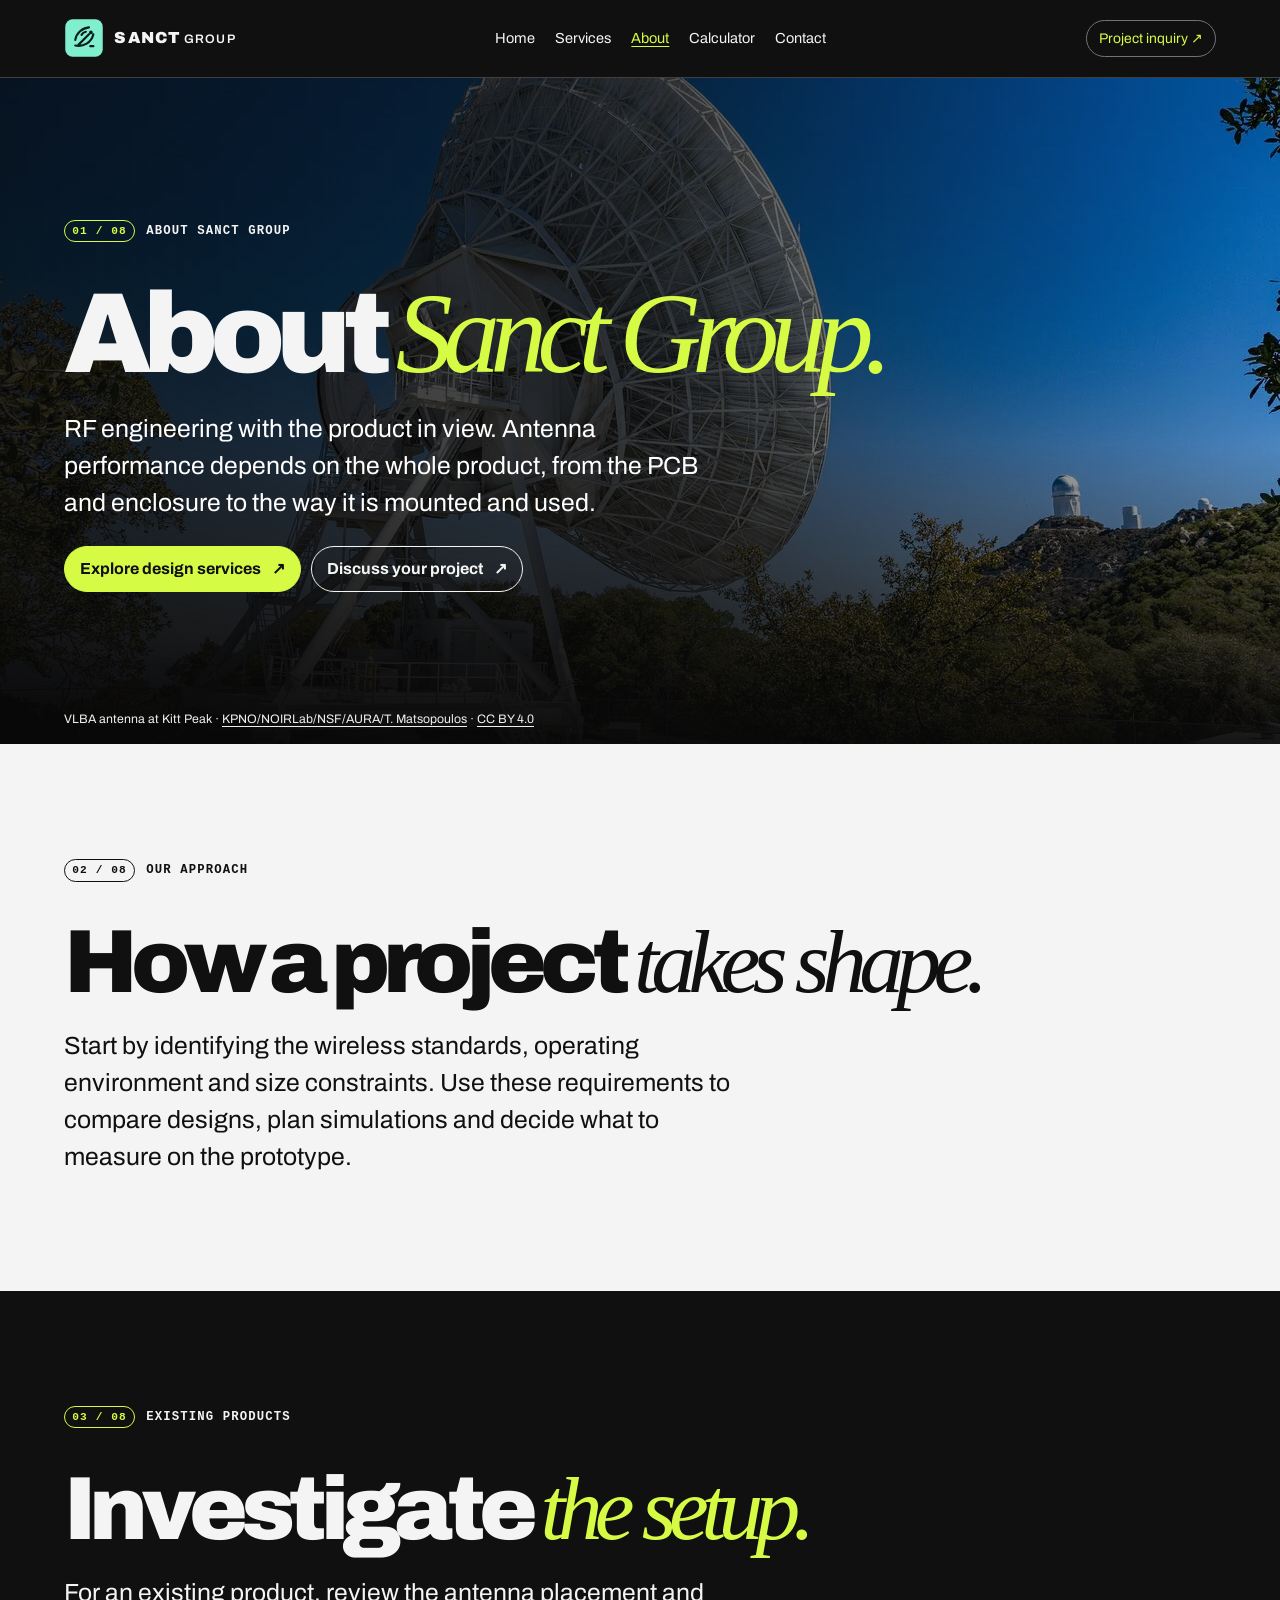
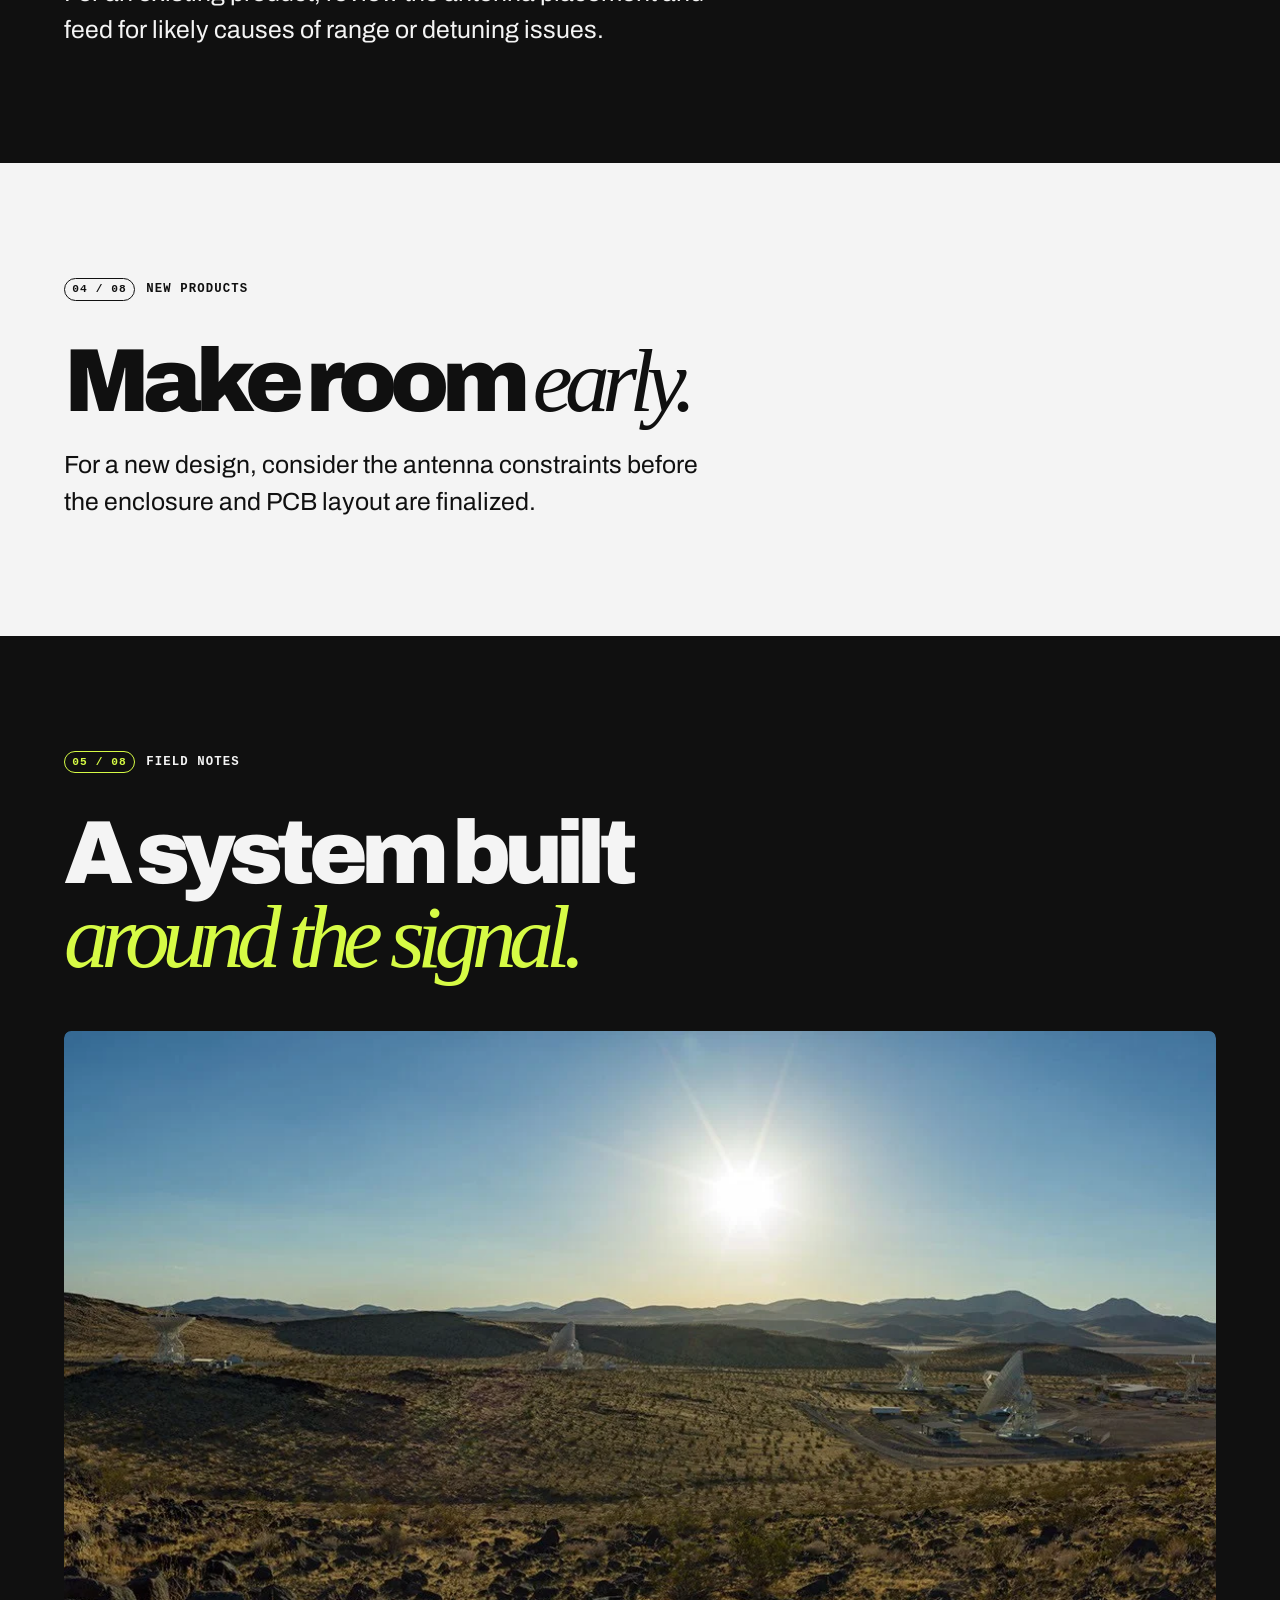
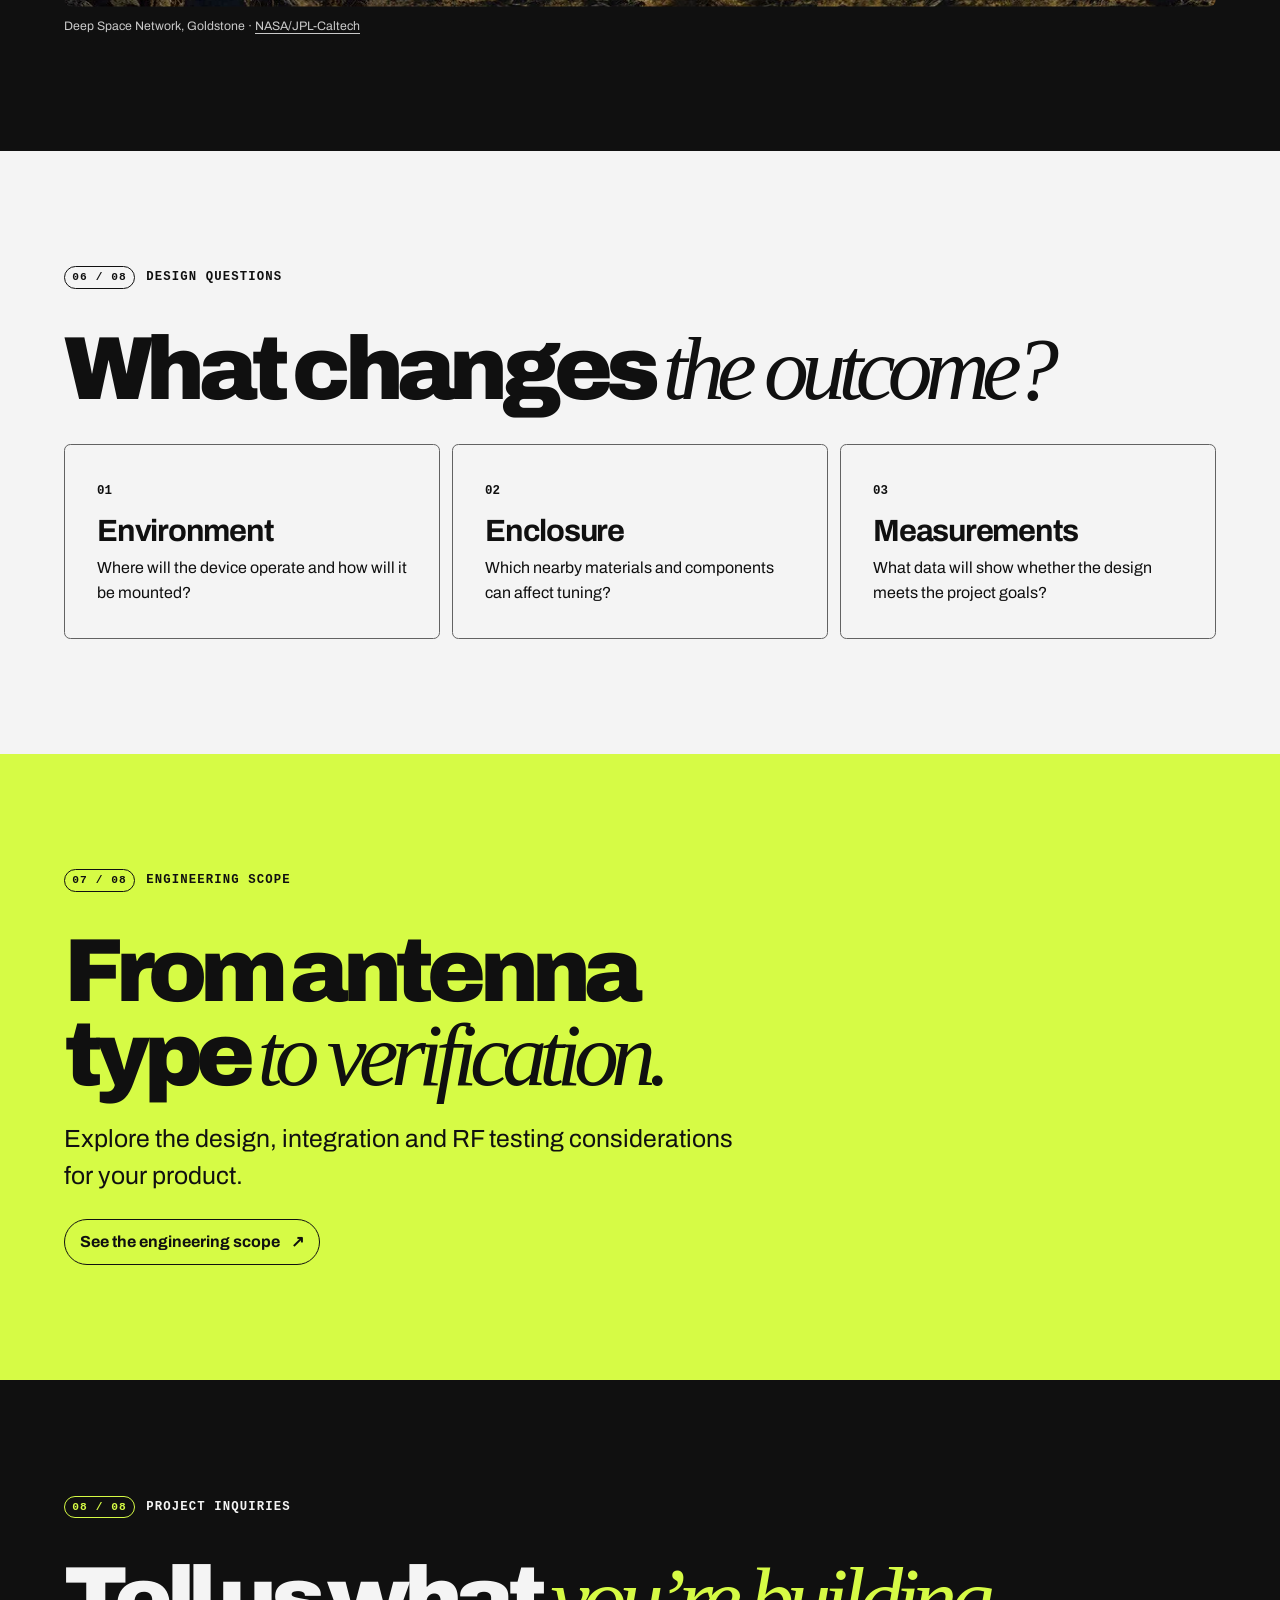
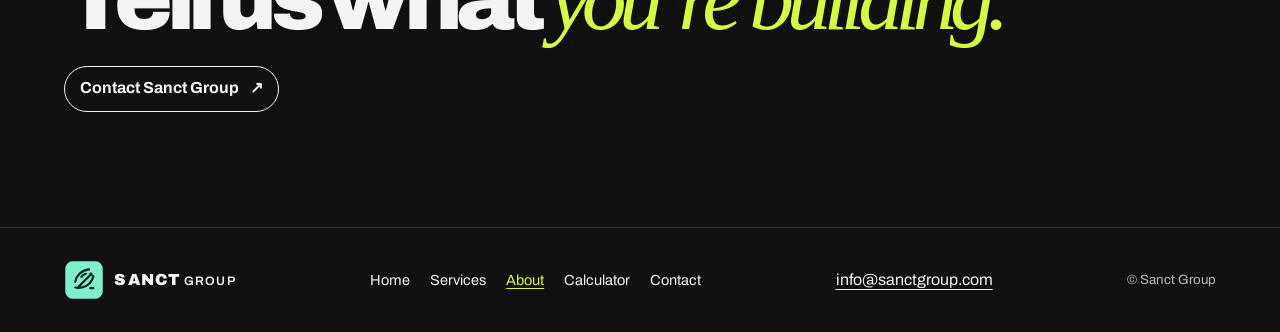
==== about.html @ b9432d4a "Publish Sanct Group website" ====
<!doctype html>
<html lang="en">
<head>
  <meta charset="utf-8">
  <meta name="viewport" content="width=device-width, initial-scale=1">
  <meta name="description" content="About Sanct Group at Sanct Group, RF antenna engineering.">
  <title>About Sanct Group | Sanct Group</title>
  <link rel="icon" href="assets/sanct-mark.svg" type="image/svg+xml">
  <link rel="stylesheet" href="stitch.css">
  <script src="stitch.js" defer></script>
</head>
<body>
  <a class="skip" href="#main">Skip to content</a>
  <header class="site-head"><div class="shell head-inner">
    <a href="index.html" class="brand"><img src="assets/sanct-mark.svg" alt="" width="40" height="40"><span>SANCT<span> GROUP</span></span></a><button class="stitch-menu" aria-controls="site-nav" aria-expanded="false" hidden>Menu</button>
    <nav id="site-nav" aria-label="Main navigation"><a href="index.html">Home</a><a href="services.html">Services</a><a href="about.html" aria-current="page">About</a><a href="antenna-calculator.html">Calculator</a><a href="contact.html">Contact</a></nav>
    <a class="head-cta" href="contact.html">Project inquiry <span aria-hidden="true">↗</span></a>
  </div></header>
  <main id="main">
    <section class="scene hero inner-hero" id="section-1">
      <figure class="hero-media"><img src="assets/kitt-peak.webp" alt="Very Long Baseline Array radio dish at Kitt Peak" width="1280" height="836" fetchpriority="high"><figcaption>VLBA antenna at Kitt Peak · <a href="https://commons.wikimedia.org/wiki/File:Very_Long_Baseline_Array_Dish_(VLBA_pic_4-CC).jpg">KPNO/NOIRLab/NSF/AURA/T. Matsopoulos</a> · <a href="https://creativecommons.org/licenses/by/4.0/">CC BY 4.0</a></figcaption></figure>
      <div class="shell scene-inner" data-reveal>
        <p class="kicker"><span>01 / 08</span> ABOUT SANCT GROUP</p>
        <h1>About <em>Sanct Group.</em></h1>
        <p class="intro">RF engineering with the product in view. Antenna performance depends on the whole product, from the PCB and enclosure to the way it is mounted and used.</p><div class="actions"><a class="pill" href="services.html">Explore design services <span aria-hidden="true">↗</span></a><a class="pill" href="contact.html">Discuss your project <span aria-hidden="true">↗</span></a></div>
      </div>
    </section>
    <section class="scene paper" id="section-2">
      <div class="shell scene-inner" data-reveal>
        <p class="kicker"><span>02 / 08</span> OUR APPROACH</p>
        <h2>How a project <em>takes shape.</em></h2>
        <p class="intro">Start by identifying the wireless standards, operating environment and size constraints. Use these requirements to compare designs, plan simulations and decide what to measure on the prototype.</p>
      </div>
    </section>
    <section class="scene ink" id="section-3">
      <div class="shell scene-inner" data-reveal>
        <p class="kicker"><span>03 / 08</span> EXISTING PRODUCTS</p>
        <h2>Investigate <em>the setup.</em></h2>
        <p class="intro">For an existing product, review the antenna placement and feed for likely causes of range or detuning issues.</p>
      </div>
    </section>
    <section class="scene paper" id="section-4">
      <div class="shell scene-inner" data-reveal>
        <p class="kicker"><span>04 / 08</span> NEW PRODUCTS</p>
        <h2>Make room <em>early.</em></h2>
        <p class="intro">For a new design, consider the antenna constraints before the enclosure and PCB layout are finalized.</p>
      </div>
    </section>
    <section class="scene ink image-scene" id="section-5">
      <div class="shell scene-inner" data-reveal>
        <p class="kicker"><span>05 / 08</span> FIELD NOTES</p>
        <h2>A system built <em>around the signal.</em></h2>
        <figure><img src="assets/goldstone.webp" alt="Deep Space Network antennas in the Goldstone desert" width="1280" height="570"><figcaption>Deep Space Network, Goldstone · <a href="https://science.nasa.gov/photojournal/panorama-showcasing-the-34-meter-antennas-of-the-dsns-goldstone-complex/">NASA/JPL-Caltech</a></figcaption></figure>
      </div>
    </section>
    <section class="scene paper" id="section-6">
      <div class="shell scene-inner" data-reveal>
        <p class="kicker"><span>06 / 08</span> DESIGN QUESTIONS</p>
        <h2>What changes <em>the outcome?</em></h2>
        <div class="tiles"><article><span class="tile-num">01</span><h3>Environment</h3><p>Where will the device operate and how will it be mounted?</p></article><article><span class="tile-num">02</span><h3>Enclosure</h3><p>Which nearby materials and components can affect tuning?</p></article><article><span class="tile-num">03</span><h3>Measurements</h3><p>What data will show whether the design meets the project goals?</p></article></div>
      </div>
    </section>
    <section class="scene lime" id="section-7">
      <div class="shell scene-inner" data-reveal>
        <p class="kicker"><span>07 / 08</span> ENGINEERING SCOPE</p>
        <h2>From antenna type <em>to verification.</em></h2>
        <p class="intro">Explore the design, integration and RF testing considerations for your product.</p><a class="pill" href="services.html">See the engineering scope <span aria-hidden="true">↗</span></a>
      </div>
    </section>
    <section class="scene ink" id="section-8">
      <div class="shell scene-inner" data-reveal>
        <p class="kicker"><span>08 / 08</span> PROJECT INQUIRIES</p>
        <h2>Tell us what <em>you’re building.</em></h2>
        <a class="pill" href="contact.html">Contact Sanct Group <span aria-hidden="true">↗</span></a>
      </div>
    </section>
  </main>
  <footer class="site-foot"><div class="shell foot-inner"><a href="index.html" class="brand"><img src="assets/sanct-mark.svg" alt="" width="40" height="40"><span>SANCT<span> GROUP</span></span></a><nav aria-label="Footer navigation"><a href="index.html">Home</a><a href="services.html">Services</a><a href="about.html" aria-current="page">About</a><a href="antenna-calculator.html">Calculator</a><a href="contact.html">Contact</a></nav><a href="mailto:info@sanctgroup.com">info@sanctgroup.com</a><small>© Sanct Group</small></div></footer>
</body>
</html>
---- stitch.css ----
@font-face {
  font-family: Archivo;
  src: url("assets/archivo.woff2") format("woff2");
  font-weight: 400 900;
  font-display: swap;
}

:root {
  --ink: #101010;
  --paper: #f4f4f4;
  --lime: #d6fb45;
  --measure: 88rem;
  --edge: clamp(1rem, 5vw, 5rem);
  font-family: Archivo, Arial, sans-serif;
  color: var(--ink);
  background: var(--ink);
  line-height: 1.55;
}

*, *::before, *::after { box-sizing: border-box; }
body { margin: 0; }
[hidden] { display: none !important; }
img { display: block; max-width: 100%; height: auto; }
a { color: inherit; text-underline-offset: .22em; }
button, input, textarea, select { font: inherit; }
p, h1, h2, h3, dl, figure { margin: 0; }
:focus-visible { outline: 2px solid currentColor; outline-offset: 5px; }
.shell { width: min(100% - var(--edge) * 2, var(--measure)); margin-inline: auto; }
.skip { position: fixed; z-index: 20; top: .5rem; left: .5rem; padding: .7rem; background: var(--lime); transform: translateY(-150%); }
.skip:focus { transform: none; }
.site-head { position: sticky; z-index: 10; top: 0; color: var(--paper); background: var(--ink); border-bottom: 1px solid #3f3f3f; }
.head-inner, .foot-inner { display: flex; align-items: center; justify-content: space-between; gap: 1rem 2rem; }
.head-inner { min-height: 4.8rem; }
.brand { display: inline-flex; align-items: center; gap: .65rem; font-size: 1rem; font-weight: 900; letter-spacing: .07em; white-space: nowrap; text-decoration: none; }
.brand > span > span { font-size: .77em; font-weight: 600; }
.site-head nav, .site-foot nav { display: flex; flex-wrap: wrap; gap: .35rem 1.25rem; }
nav a { font-size: .91rem; text-decoration: none; padding-block: .4rem; }
nav a:hover, nav [aria-current="page"] { color: var(--lime); text-decoration: underline; }
.head-cta, .stitch-menu { color: var(--lime); border: 1px solid #737373; border-radius: 5rem; padding: .4rem .75rem; text-decoration: none; font-size: .87rem; background: transparent; }
.head-cta:hover, .stitch-menu:hover { border-color: var(--lime); }
.stitch-menu { display: none; cursor: pointer; }
.stitch-menu::after { content: ""; display: inline-block; width: .85rem; height: .4rem; margin-left: .5rem; border-block: 1px solid currentColor; vertical-align: .08em; }
.nav-drawer {
  position: fixed;
  inset: 0 0 0 auto;
  width: min(25rem, calc(100% - 2.5rem));
  max-width: none;
  height: 100%;
  max-height: none;
  margin: 0;
  padding: clamp(1rem, 4vw, 2rem);
  border: 0;
  border-left: 1px solid #515151;
  background: var(--ink);
  color: var(--paper);
  overflow-y: auto;
  overscroll-behavior: contain;
}
.nav-drawer::backdrop { background: rgb(0 0 0 / .68); }
html:has(.nav-drawer[open]) { overflow: hidden; }
.drawer-top { display: flex; align-items: center; justify-content: space-between; gap: .6rem; margin-bottom: 1.1rem; }
.drawer-top p { font: 600 .75rem/1.5 ui-monospace, monospace; text-transform: uppercase; letter-spacing: .08em; color: var(--lime); }
.drawer-close { min-width: 44px; min-height: 44px; border: 1px solid #737373; border-radius: 50%; background: transparent; color: inherit; font-size: 1.5rem; cursor: pointer; }
.drawer-close:hover { border-color: var(--lime); color: var(--lime); }
.nav-drawer nav { counter-reset: drawer-link; }
.nav-drawer nav a { display: flex; align-items: center; gap: .9rem; min-height: 56px; padding: .65rem .15rem; border-top: 1px solid #515151; font-size: clamp(1.3rem, 5vw, 1.85rem); font-weight: 750; }
.nav-drawer nav a:last-child { border-bottom: 1px solid #515151; }
.nav-drawer nav a::before { counter-increment: drawer-link; content: counter(drawer-link, decimal-leading-zero) / ""; font: 500 .7rem ui-monospace, monospace; color: #b8b8b8; }
.site-foot { color: var(--paper); border-top: 1px solid #383838; }
.foot-inner { flex-wrap: wrap; padding-block: 2rem; }
.foot-inner small { color: #b8b8b8; }

.scene { padding-block: clamp(3.8rem, 9vw, 8.5rem); scroll-margin-top: 5rem; }
.scene-inner { position: relative; }
.hero, .ink { background: var(--ink); color: var(--paper); }
.paper { background: var(--paper); color: var(--ink); }
.lime { background: var(--lime); color: var(--ink); }
.ink + .ink { border-top: 1px solid #3b3b3b; }
.hero {
  position: relative;
  isolation: isolate;
  display: grid;
  align-items: center;
  min-height: clamp(28rem, 74svh, 46rem);
  padding-block: clamp(3.5rem, 8vw, 6.5rem) clamp(4.5rem, 9vw, 7rem);
}
.hero .scene-inner { z-index: 1; }
.hero h1 { font-size: clamp(3.25rem, 10vw, 9rem); }
.hero .intro { color: #fff; }
.kicker { display: flex; align-items: center; gap: .7rem; flex-wrap: wrap; font: 600 .77rem/1.5 ui-monospace, monospace; letter-spacing: .09em; margin-bottom: clamp(1.3rem, 3vw, 2.6rem); }
.kicker span { border: 1px solid currentColor; border-radius: 5rem; padding: .12rem .45rem; font-size: .7rem; white-space: nowrap; }
.hero .kicker span, .ink .kicker span { color: var(--lime); }
h1, h2 { font-weight: 880; line-height: .93; letter-spacing: -.075em; text-wrap: balance; }
h1 { font-size: clamp(3.35rem, 11vw, 11rem); }
.hero.inner-hero h1 { max-width: 15ch; font-size: clamp(3.2rem, 8.9vw, 7.75rem); }
h2 { font-size: clamp(2.55rem, 7vw, 6.6rem); max-width: 17ch; }
h1 em, h2 em { font-family: Georgia, serif; font-weight: 400; letter-spacing: -.085em; }
.hero em, .ink em { color: var(--lime); }
.intro { font-size: clamp(1.05rem, 2.25vw, 1.55rem); line-height: 1.5; max-width: 48ch; margin-top: 1.4rem; }
.actions { display: flex; flex-wrap: wrap; gap: .65rem; margin-top: 1.55rem; }
.pill { display: inline-flex; align-items: center; justify-content: space-between; gap: .65rem; min-height: 46px; width: fit-content; max-width: 100%; padding: .58rem .95rem; border: 1px solid currentColor; border-radius: 5rem; color: inherit; background: transparent; font-weight: 700; text-decoration: none; overflow-wrap: anywhere; cursor: pointer; transition: background-color .22s, color .22s; }
.pill:hover { background: var(--ink); color: var(--paper); border-color: var(--ink); }
.hero .pill:hover, .ink .pill:hover { background: var(--lime); color: var(--ink); border-color: var(--lime); }
.hero .actions .pill:first-child { background: var(--lime); color: var(--ink); border-color: var(--lime); }
.hero .actions .pill:first-child:hover { background: var(--paper); border-color: var(--paper); }
.scene-inner > .pill { margin-top: 1.55rem; }
figure { margin-top: clamp(1.6rem, 4vw, 3.65rem); }
figure img { width: 100%; object-fit: cover; max-height: 42rem; border-radius: .45rem; }
.hero-media { position: absolute; inset: 0; margin: 0; }
.hero-media img { width: 100%; height: 100%; max-height: none; border-radius: 0; object-position: var(--hero-focus, 60% 54%); }
.hero-media::after {
  content: "";
  position: absolute;
  inset: 0;
  background:
    linear-gradient(90deg, rgb(8 8 8 / .86), rgb(8 8 8 / .71) 52%, rgb(8 8 8 / .18)),
    linear-gradient(0deg, rgb(8 8 8 / .93), transparent 45%);
}
.hero-media figcaption {
  position: absolute;
  z-index: 1;
  inset-inline: max(var(--edge), calc((100% - var(--measure)) / 2));
  bottom: .95rem;
  color: #efefef;
}
.hero-media img[src$="goldstone.webp"] { --hero-focus: 82% 67%; }
.hero-media img[src$="goldstone-reflector.webp"] { --hero-focus: 50% 64%; }
.hero-media img[src$="goldstone-night.webp"] { --hero-focus: 50% 83%; }
.image-scene figure img { aspect-ratio: 16 / 8; }
figcaption { margin-top: .65rem; font-size: .77rem; color: #c9c9c9; }
.tiles { display: grid; grid-template-columns: repeat(auto-fit, minmax(min(100%, 15rem), 1fr)); gap: .75rem; margin-top: 2rem; }
.tiles article { min-height: 12rem; padding: clamp(1.1rem, 3vw, 2rem); border: 1px solid #626262; border-radius: .4rem; transition: background-color .25s, color .25s; }
.tiles article:hover { background: var(--lime); color: var(--ink); }
.tile-num { font: 600 .78rem ui-monospace, monospace; }
.tiles h3 { font-size: clamp(1.3rem, 2.4vw, 2rem); line-height: 1.05; letter-spacing: -.04em; margin: .8rem 0 .6rem; }
.tiles p { max-width: 40ch; }
.rows, .faq { margin-top: 1.8rem; max-width: 64rem; }
.rows > div { display: grid; grid-template-columns: minmax(8rem, .75fr) 1.4fr; gap: .5rem 2rem; padding: .85rem 0; border-top: 1px solid #777; }
.rows dt { font-weight: 800; }
.rows dd { margin: 0; }
.faq details { border-top: 1px solid #8c8c8c; padding: .8rem 0; }
.faq summary { font-weight: 750; cursor: pointer; }
.faq p { max-width: 60ch; margin: .65rem 0 0 1.05rem; }
.panel { max-width: 40rem; margin-top: 1.6rem; }
.panel label { display: block; font-weight: 700; margin: .8rem 0 .35rem; }
.panel input, .panel textarea, .panel select { display: block; min-width: 0; width: 100%; border: 1px solid #777; border-radius: .35rem; background: #fff; color: var(--ink); padding: .65rem .75rem; }
.panel textarea { resize: vertical; }
.panel .pill { margin-top: 1rem; }
.input-row { display: grid; grid-template-columns: minmax(0, 1fr) 6rem; gap: .65rem; }
#calculator .input-row :is(input, select) { min-height: 46px; font-size: 1rem; }
.frequency-help { margin-top: .45rem; font-size: .9rem; color: #454545; }
#frequency-error:not(:empty) { margin-top: .35rem; color: #a52222; font-weight: 700; }
#frequency[aria-invalid="true"] { border-color: #a52222; }
.frequency-presets { display: flex; flex-wrap: wrap; align-items: center; gap: .45rem; margin-top: .8rem; }
.frequency-presets span { flex-basis: 100%; font-size: .9rem; font-weight: 700; }
.frequency-presets button { min-height: 44px; padding: .4rem .75rem; border: 1px solid #777; border-radius: 5rem; background: transparent; color: var(--ink); cursor: pointer; }
.frequency-presets button:hover { background: var(--lime); border-color: var(--ink); }
.results dd { font-variant-numeric: tabular-nums; font-weight: 750; }
#inquiry-status:not(:empty) { margin-top: .6rem; }

.scene h1, .scene h2 { overflow-wrap: break-word; }

@media (max-width: 1024px) {
  .head-inner { min-height: 4.25rem; flex-wrap: wrap; gap: .45rem; padding-block: .55rem; }
  .head-cta { display: none; }
  .stitch-menu:not([hidden]) { display: block; min-height: 44px; padding-inline: .9rem; }
  .site-head nav { order: 3; width: 100%; padding-block: .35rem; border-top: 1px solid #515151; }
  .site-head nav.drawer-enabled { display: none; }
  .scene { scroll-margin-top: 4.5rem; }
  .hero-media::after { background: linear-gradient(0deg, rgb(8 8 8 / .94), rgb(8 8 8 / .74) 55%, rgb(8 8 8 / .68)); }
}
@media (max-width: 520px) {
  .hero { padding-bottom: 6rem; }
  .hero h1 { font-size: clamp(3.25rem, 13vw, 5rem); }
  .hero.inner-hero h1 { font-size: clamp(2.65rem, 11vw, 4.3rem); }
  .foot-inner { align-items: flex-start; flex-direction: column; }
  .rows > div { grid-template-columns: 1fr; gap: .25rem; }
  .results > div { grid-template-columns: 1fr auto; }
  .image-scene figure img { aspect-ratio: 4 / 3; }
}

@media (prefers-reduced-motion: no-preference) {
  html { scroll-behavior: smooth; }
  .nav-drawer {
    transform: translateX(100%);
    transition: transform .36s cubic-bezier(.22,.8,.25,1), display .36s allow-discrete, overlay .36s allow-discrete;
  }
  .nav-drawer[open] { transform: translateX(0); }
  .nav-drawer::backdrop {
    opacity: 0;
    transition: opacity .32s ease, display .36s allow-discrete, overlay .36s allow-discrete;
  }
  .nav-drawer[open]::backdrop { opacity: 1; }
  @starting-style {
    .nav-drawer[open] { transform: translateX(100%); }
    .nav-drawer[open]::backdrop { opacity: 0; }
  }
  .nav-drawer[open] nav a { animation: line-in .38s ease-out backwards; }
  .nav-drawer[open] nav a:nth-child(2) { animation-delay: .04s; }
  .nav-drawer[open] nav a:nth-child(3) { animation-delay: .08s; }
  .nav-drawer[open] nav a:nth-child(4) { animation-delay: .12s; }
  .nav-drawer[open] nav a:nth-child(5) { animation-delay: .16s; }
  .in-view { animation: appear .42s ease-out both; }
  :is(h1, h2).in-view { animation: headline-in .65s cubic-bezier(.2,.8,.25,1) both; }
  figure.in-view img { animation: photo-in .8s cubic-bezier(.2,.8,.25,1) both; }
  .hero-media.in-view { animation: none; }
  .hero-media.in-view img { animation: appear .65s ease-out both; }
  .tiles .in-view { animation: card-in .55s cubic-bezier(.2,.8,.25,1) both; }
  .tiles .in-view:nth-child(2) { animation-delay: .07s; }
  .tiles .in-view:nth-child(3) { animation-delay: .14s; }
  :is(.rows, .faq) > .in-view { animation: line-in .45s ease-out both; }
  .lime .in-view:is(.pill, .actions) { animation: card-in .56s cubic-bezier(.2,.8,.25,1) both; }
  .faq details[open] > p { animation: appear .25s ease-out both; }
  :is(.in-view, .nav-drawer[open] nav a):is(:focus-visible, :focus-within) { animation: none; }
  @keyframes appear { from { opacity: .25; } to { opacity: 1; } }
  @keyframes headline-in { from { opacity: .25; transform: translateY(1.1rem); } to { opacity: 1; transform: translateY(0); } }
  @keyframes photo-in { from { opacity: .35; clip-path: inset(0 8% 0 8% round .45rem); } to { opacity: 1; clip-path: inset(0 round .45rem); } }
  @keyframes card-in { from { opacity: .35; transform: translateY(.8rem) scale(.98); } to { opacity: 1; transform: translateY(0) scale(1); } }
  @keyframes line-in { from { opacity: .35; transform: translateX(.65rem); } to { opacity: 1; transform: translateX(0); } }
}
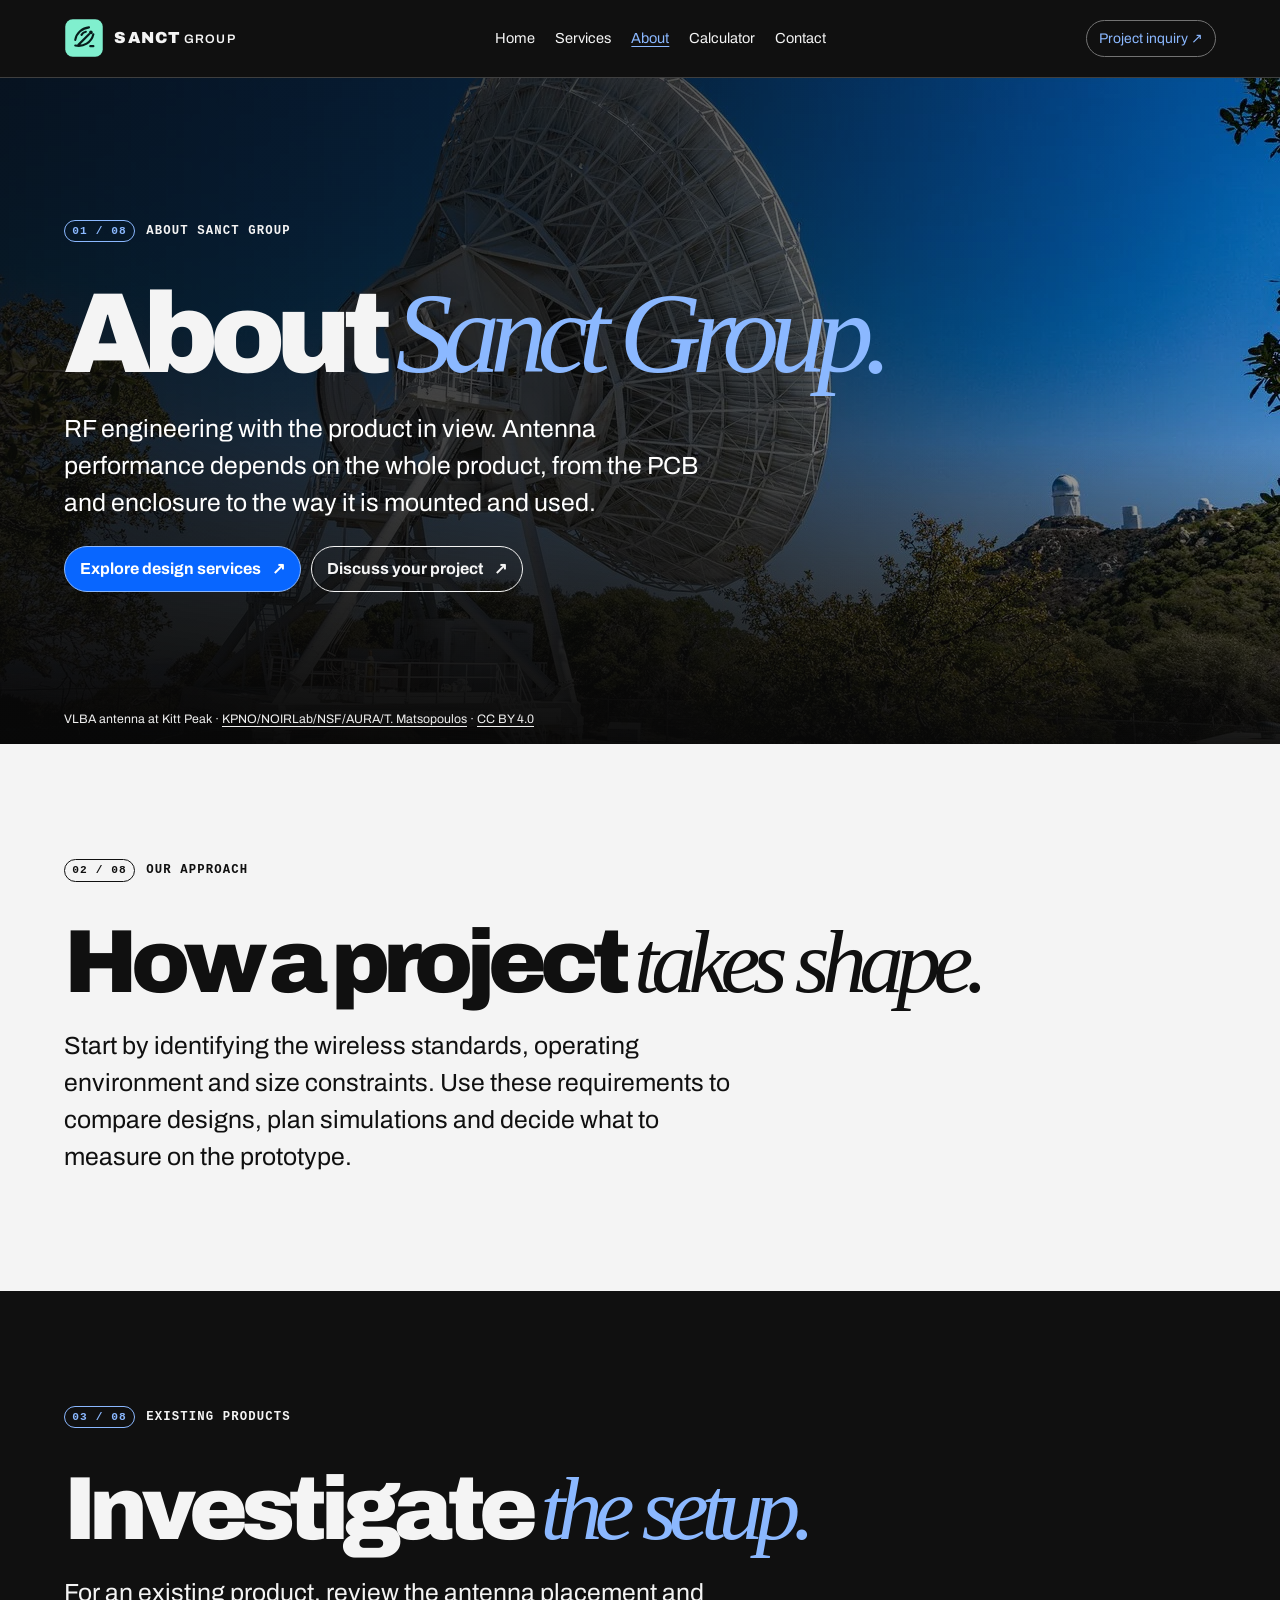
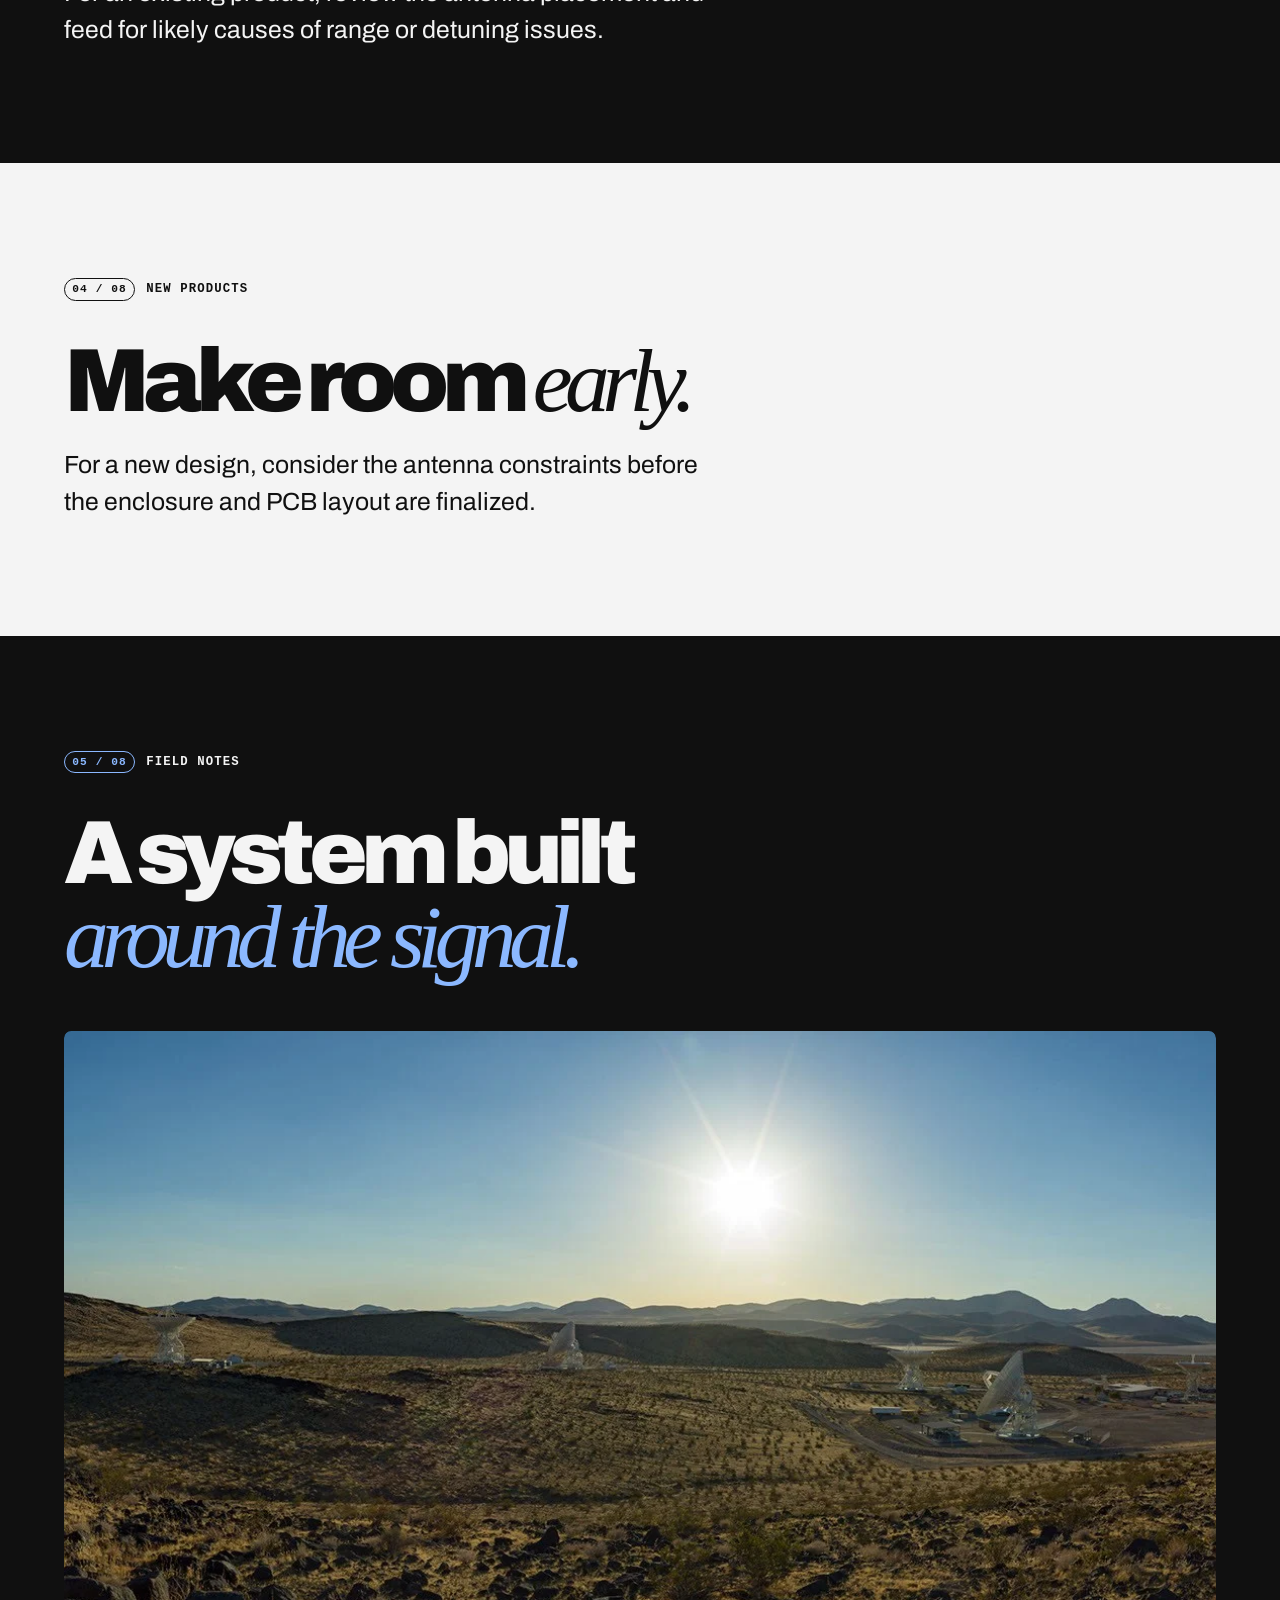
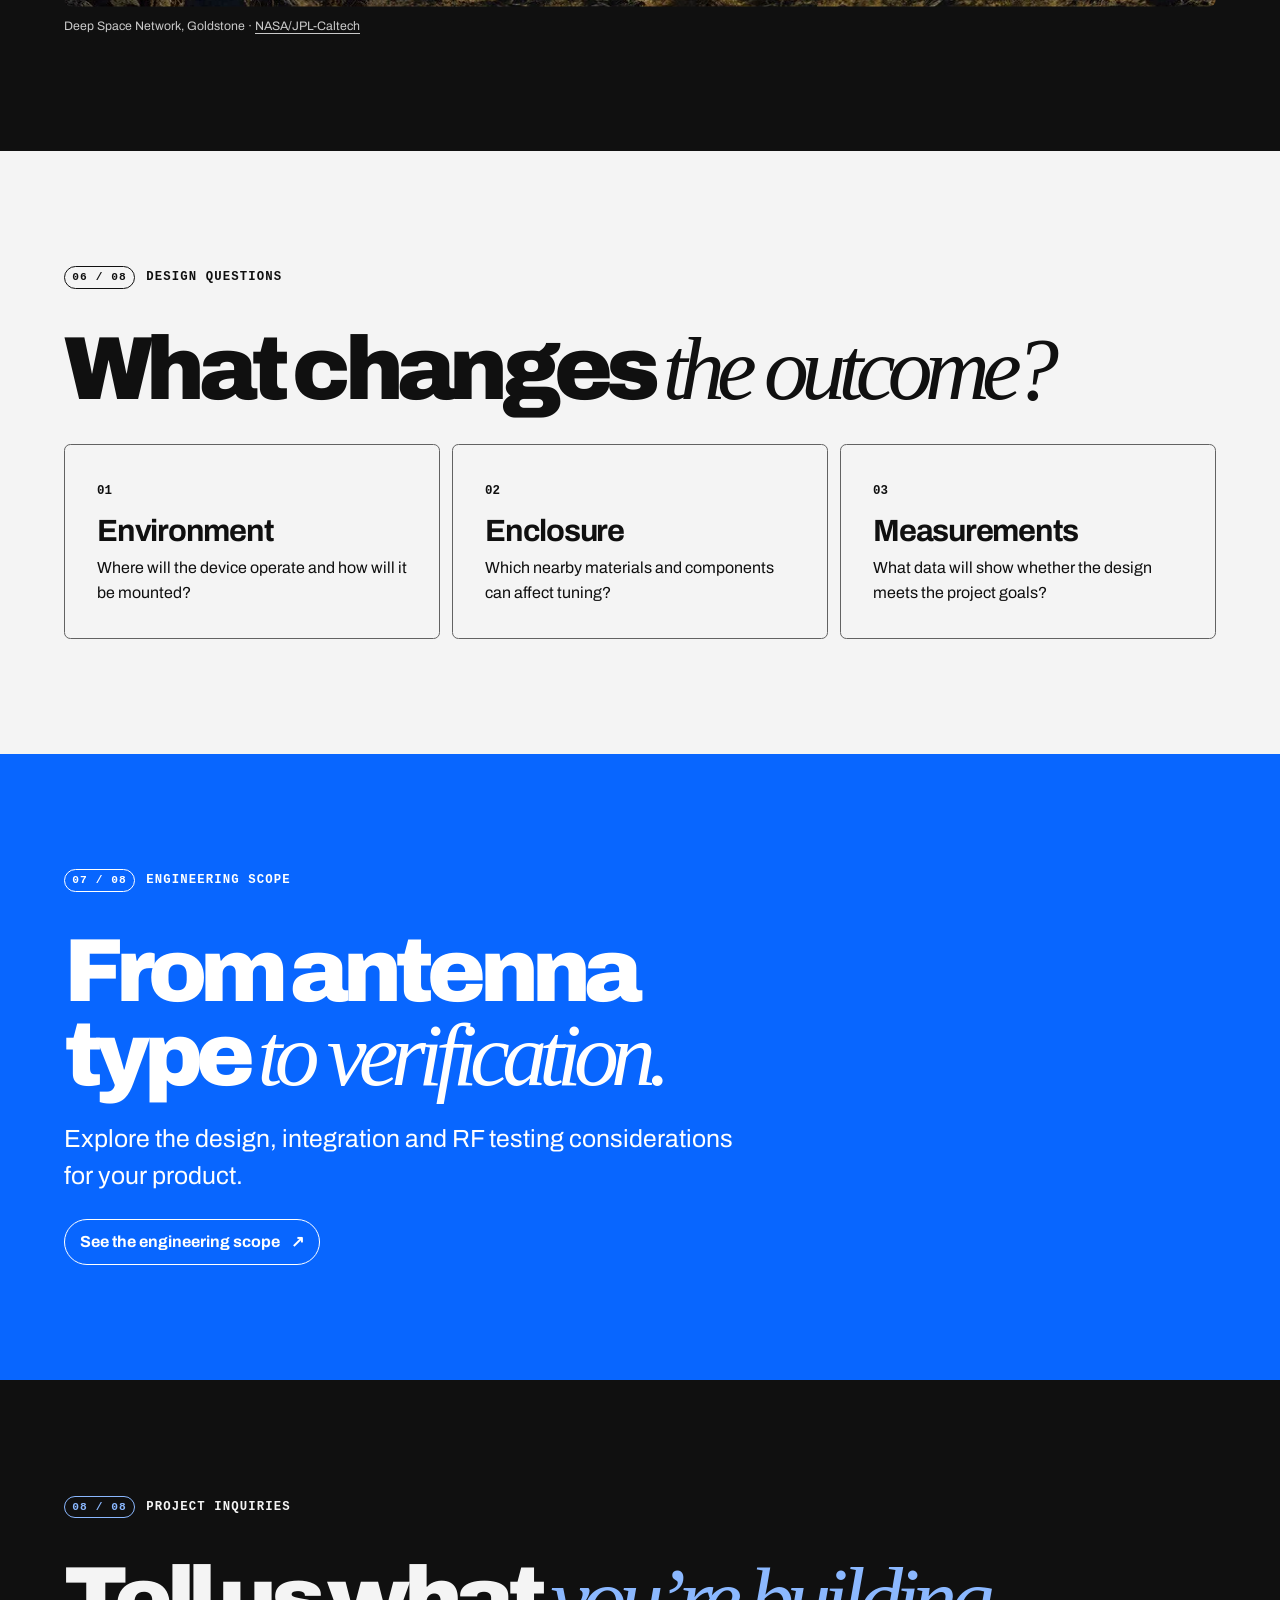
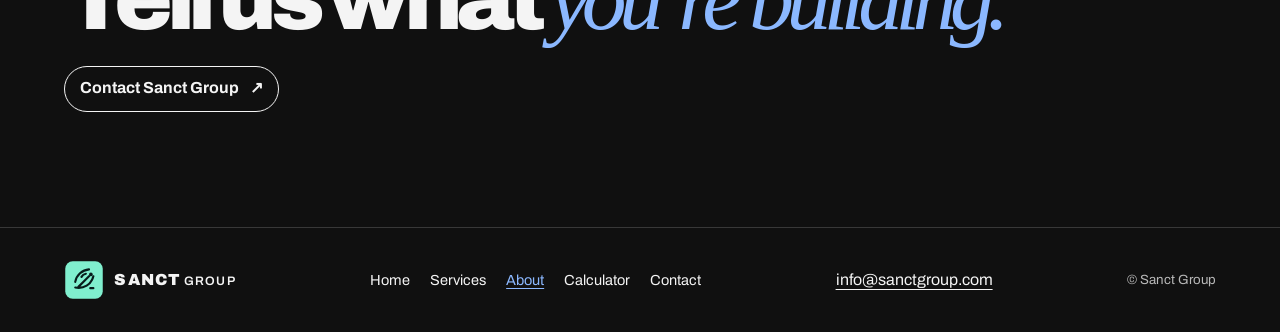
==== commit 33915390: "Switch website accent to Facebook blue" ====
--- a/about.html
+++ b/about.html
@@ -60,7 +60,7 @@
         <div class="tiles"><article><span class="tile-num">01</span><h3>Environment</h3><p>Where will the device operate and how will it be mounted?</p></article><article><span class="tile-num">02</span><h3>Enclosure</h3><p>Which nearby materials and components can affect tuning?</p></article><article><span class="tile-num">03</span><h3>Measurements</h3><p>What data will show whether the design meets the project goals?</p></article></div>
       </div>
     </section>
-    <section class="scene lime" id="section-7">
+    <section class="scene accent-section" id="section-7">
       <div class="shell scene-inner" data-reveal>
         <p class="kicker"><span>07 / 08</span> ENGINEERING SCOPE</p>
         <h2>From antenna type <em>to verification.</em></h2>
--- a/stitch.css
+++ b/stitch.css
@@ -8,7 +8,9 @@
 :root {
   --ink: #101010;
   --paper: #f4f4f4;
-  --lime: #d6fb45;
+  --accent: #0866ff;
+  --accent-text: #8bb8ff;
+  --on-accent: #fff;
   --measure: 88rem;
   --edge: clamp(1rem, 5vw, 5rem);
   font-family: Archivo, Arial, sans-serif;
@@ -26,7 +28,7 @@
 p, h1, h2, h3, dl, figure { margin: 0; }
 :focus-visible { outline: 2px solid currentColor; outline-offset: 5px; }
 .shell { width: min(100% - var(--edge) * 2, var(--measure)); margin-inline: auto; }
-.skip { position: fixed; z-index: 20; top: .5rem; left: .5rem; padding: .7rem; background: var(--lime); transform: translateY(-150%); }
+.skip { position: fixed; z-index: 20; top: .5rem; left: .5rem; padding: .7rem; background: var(--accent); color: var(--on-accent); transform: translateY(-150%); }
 .skip:focus { transform: none; }
 .site-head { position: sticky; z-index: 10; top: 0; color: var(--paper); background: var(--ink); border-bottom: 1px solid #3f3f3f; }
 .head-inner, .foot-inner { display: flex; align-items: center; justify-content: space-between; gap: 1rem 2rem; }
@@ -35,9 +37,9 @@
 .brand > span > span { font-size: .77em; font-weight: 600; }
 .site-head nav, .site-foot nav { display: flex; flex-wrap: wrap; gap: .35rem 1.25rem; }
 nav a { font-size: .91rem; text-decoration: none; padding-block: .4rem; }
-nav a:hover, nav [aria-current="page"] { color: var(--lime); text-decoration: underline; }
-.head-cta, .stitch-menu { color: var(--lime); border: 1px solid #737373; border-radius: 5rem; padding: .4rem .75rem; text-decoration: none; font-size: .87rem; background: transparent; }
-.head-cta:hover, .stitch-menu:hover { border-color: var(--lime); }
+nav a:hover, nav [aria-current="page"] { color: var(--accent-text); text-decoration: underline; }
+.head-cta, .stitch-menu { color: var(--accent-text); border: 1px solid #737373; border-radius: 5rem; padding: .4rem .75rem; text-decoration: none; font-size: .87rem; background: transparent; }
+.head-cta:hover, .stitch-menu:hover { border-color: var(--accent-text); }
 .stitch-menu { display: none; cursor: pointer; }
 .stitch-menu::after { content: ""; display: inline-block; width: .85rem; height: .4rem; margin-left: .5rem; border-block: 1px solid currentColor; vertical-align: .08em; }
 .nav-drawer {
@@ -59,9 +61,9 @@
 .nav-drawer::backdrop { background: rgb(0 0 0 / .68); }
 html:has(.nav-drawer[open]) { overflow: hidden; }
 .drawer-top { display: flex; align-items: center; justify-content: space-between; gap: .6rem; margin-bottom: 1.1rem; }
-.drawer-top p { font: 600 .75rem/1.5 ui-monospace, monospace; text-transform: uppercase; letter-spacing: .08em; color: var(--lime); }
+.drawer-top p { font: 600 .75rem/1.5 ui-monospace, monospace; text-transform: uppercase; letter-spacing: .08em; color: var(--accent-text); }
 .drawer-close { min-width: 44px; min-height: 44px; border: 1px solid #737373; border-radius: 50%; background: transparent; color: inherit; font-size: 1.5rem; cursor: pointer; }
-.drawer-close:hover { border-color: var(--lime); color: var(--lime); }
+.drawer-close:hover { border-color: var(--accent-text); color: var(--accent-text); }
 .nav-drawer nav { counter-reset: drawer-link; }
 .nav-drawer nav a { display: flex; align-items: center; gap: .9rem; min-height: 56px; padding: .65rem .15rem; border-top: 1px solid #515151; font-size: clamp(1.3rem, 5vw, 1.85rem); font-weight: 750; }
 .nav-drawer nav a:last-child { border-bottom: 1px solid #515151; }
@@ -74,7 +76,7 @@
 .scene-inner { position: relative; }
 .hero, .ink { background: var(--ink); color: var(--paper); }
 .paper { background: var(--paper); color: var(--ink); }
-.lime { background: var(--lime); color: var(--ink); }
+.accent-section { background: var(--accent); color: var(--on-accent); }
 .ink + .ink { border-top: 1px solid #3b3b3b; }
 .hero {
   position: relative;
@@ -89,20 +91,20 @@
 .hero .intro { color: #fff; }
 .kicker { display: flex; align-items: center; gap: .7rem; flex-wrap: wrap; font: 600 .77rem/1.5 ui-monospace, monospace; letter-spacing: .09em; margin-bottom: clamp(1.3rem, 3vw, 2.6rem); }
 .kicker span { border: 1px solid currentColor; border-radius: 5rem; padding: .12rem .45rem; font-size: .7rem; white-space: nowrap; }
-.hero .kicker span, .ink .kicker span { color: var(--lime); }
+.hero .kicker span, .ink .kicker span { color: var(--accent-text); }
 h1, h2 { font-weight: 880; line-height: .93; letter-spacing: -.075em; text-wrap: balance; }
 h1 { font-size: clamp(3.35rem, 11vw, 11rem); }
 .hero.inner-hero h1 { max-width: 15ch; font-size: clamp(3.2rem, 8.9vw, 7.75rem); }
 h2 { font-size: clamp(2.55rem, 7vw, 6.6rem); max-width: 17ch; }
 h1 em, h2 em { font-family: Georgia, serif; font-weight: 400; letter-spacing: -.085em; }
-.hero em, .ink em { color: var(--lime); }
+.hero em, .ink em { color: var(--accent-text); }
 .intro { font-size: clamp(1.05rem, 2.25vw, 1.55rem); line-height: 1.5; max-width: 48ch; margin-top: 1.4rem; }
 .actions { display: flex; flex-wrap: wrap; gap: .65rem; margin-top: 1.55rem; }
 .pill { display: inline-flex; align-items: center; justify-content: space-between; gap: .65rem; min-height: 46px; width: fit-content; max-width: 100%; padding: .58rem .95rem; border: 1px solid currentColor; border-radius: 5rem; color: inherit; background: transparent; font-weight: 700; text-decoration: none; overflow-wrap: anywhere; cursor: pointer; transition: background-color .22s, color .22s; }
 .pill:hover { background: var(--ink); color: var(--paper); border-color: var(--ink); }
-.hero .pill:hover, .ink .pill:hover { background: var(--lime); color: var(--ink); border-color: var(--lime); }
-.hero .actions .pill:first-child { background: var(--lime); color: var(--ink); border-color: var(--lime); }
-.hero .actions .pill:first-child:hover { background: var(--paper); border-color: var(--paper); }
+.hero .pill:hover, .ink .pill:hover { background: var(--accent); color: var(--on-accent); border-color: var(--accent-text); }
+.hero .actions .pill:first-child { background: var(--accent); color: var(--on-accent); border-color: var(--accent-text); }
+.hero .actions .pill:first-child:hover { color: var(--ink); background: var(--paper); border-color: var(--paper); }
 .scene-inner > .pill { margin-top: 1.55rem; }
 figure { margin-top: clamp(1.6rem, 4vw, 3.65rem); }
 figure img { width: 100%; object-fit: cover; max-height: 42rem; border-radius: .45rem; }
@@ -130,7 +132,7 @@
 figcaption { margin-top: .65rem; font-size: .77rem; color: #c9c9c9; }
 .tiles { display: grid; grid-template-columns: repeat(auto-fit, minmax(min(100%, 15rem), 1fr)); gap: .75rem; margin-top: 2rem; }
 .tiles article { min-height: 12rem; padding: clamp(1.1rem, 3vw, 2rem); border: 1px solid #626262; border-radius: .4rem; transition: background-color .25s, color .25s; }
-.tiles article:hover { background: var(--lime); color: var(--ink); }
+.tiles article:hover { background: var(--accent); color: var(--on-accent); }
 .tile-num { font: 600 .78rem ui-monospace, monospace; }
 .tiles h3 { font-size: clamp(1.3rem, 2.4vw, 2rem); line-height: 1.05; letter-spacing: -.04em; margin: .8rem 0 .6rem; }
 .tiles p { max-width: 40ch; }
@@ -154,7 +156,7 @@
 .frequency-presets { display: flex; flex-wrap: wrap; align-items: center; gap: .45rem; margin-top: .8rem; }
 .frequency-presets span { flex-basis: 100%; font-size: .9rem; font-weight: 700; }
 .frequency-presets button { min-height: 44px; padding: .4rem .75rem; border: 1px solid #777; border-radius: 5rem; background: transparent; color: var(--ink); cursor: pointer; }
-.frequency-presets button:hover { background: var(--lime); border-color: var(--ink); }
+.frequency-presets button:hover { background: var(--accent); color: var(--on-accent); border-color: var(--ink); }
 .results dd { font-variant-numeric: tabular-nums; font-weight: 750; }
 #inquiry-status:not(:empty) { margin-top: .6rem; }
 
@@ -209,7 +211,7 @@
   .tiles .in-view:nth-child(2) { animation-delay: .07s; }
   .tiles .in-view:nth-child(3) { animation-delay: .14s; }
   :is(.rows, .faq) > .in-view { animation: line-in .45s ease-out both; }
-  .lime .in-view:is(.pill, .actions) { animation: card-in .56s cubic-bezier(.2,.8,.25,1) both; }
+  .accent-section .in-view:is(.pill, .actions) { animation: card-in .56s cubic-bezier(.2,.8,.25,1) both; }
   .faq details[open] > p { animation: appear .25s ease-out both; }
   :is(.in-view, .nav-drawer[open] nav a):is(:focus-visible, :focus-within) { animation: none; }
   @keyframes appear { from { opacity: .25; } to { opacity: 1; } }
